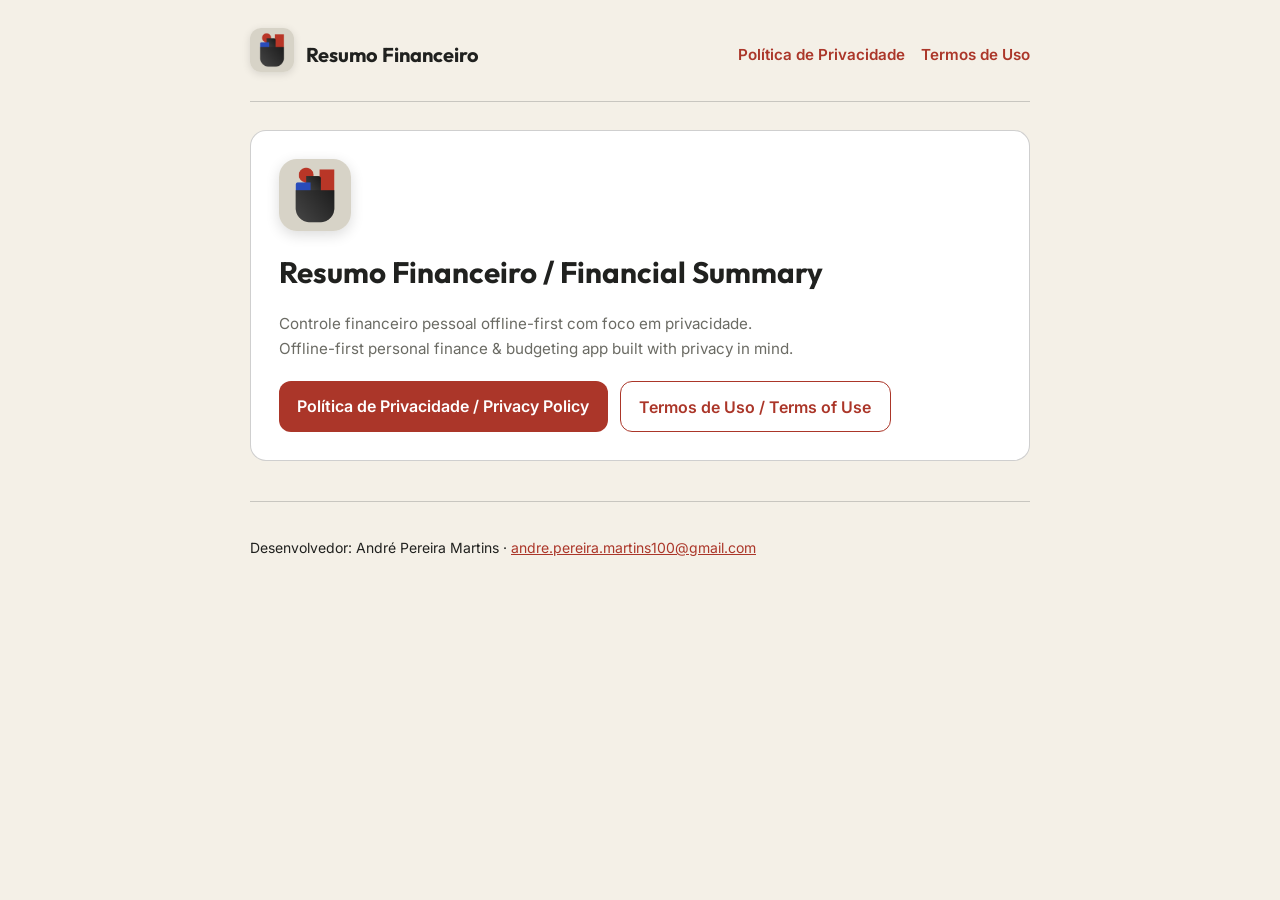
==== index.html @ 603696e2 "publish pages" ====
<!DOCTYPE html>
<html lang="pt-BR">
<head>
  <meta charset="UTF-8">
  <meta name="viewport" content="width=device-width, initial-scale=1.0">
  <title>Resumo Financeiro — Documentos Legais</title>
  <link rel="stylesheet" href="styles.css">
</head>
<body>
  <div class="container">
    <header>
      <a class="brand" href="index.html">
        <picture>
          <source srcset="assets/app_icon_dark.png" media="(prefers-color-scheme: dark)">
          <img class="brand-logo" src="assets/app_icon.png" alt="Logo Resumo Financeiro">
        </picture>
        <span>Resumo Financeiro</span>
      </a>
      <nav>
        <a href="privacy.html">Política de Privacidade</a>
        <a href="terms.html">Termos de Uso</a>
      </nav>
    </header>

    <main class="card">
      <picture>
        <source srcset="assets/app_icon_dark.png" media="(prefers-color-scheme: dark)">
        <img class="hero-logo" src="assets/app_icon.png" alt="Logo Resumo Financeiro">
      </picture>
      <h1>Resumo Financeiro / Financial Summary</h1>
      <p class="muted">
        Controle financeiro pessoal offline-first com foco em privacidade.
        <br>
        Offline-first personal finance &amp; budgeting app built with privacy in mind.
      </p>

      <div class="btn-group">
        <a class="btn" href="privacy.html">Política de Privacidade / Privacy Policy</a>
        <a class="btn btn-secondary" href="terms.html">Termos de Uso / Terms of Use</a>
      </div>
    </main>

    <footer>
      <p>Desenvolvedor: André Pereira Martins · <a href="mailto:andre.pereira.martins100@gmail.com">andre.pereira.martins100@gmail.com</a></p>
    </footer>
  </div>
</body>
</html>
---- styles.css ----
@import url('https://fonts.googleapis.com/css2?family=Inter:wght@400;500;600;700&family=Outfit:wght@600;700;800&display=swap');

:root {
  --bg: #F4F0E7;
  --surface: #D6D1C6;
  --surface-high: #FFFFFF;
  --text: #20211F;
  --muted: #6B6B64;
  --border: rgba(118, 117, 117, 0.35);
  --accent: #AB3629;
  --accent-soft: rgba(171, 54, 41, 0.12);
  --secondary: #294CBA;
}

@media (prefers-color-scheme: dark) {
  :root {
    --bg: #141416;
    --surface: #202124;
    --surface-high: #2C2D31;
    --text: #FFFFFF;
    --muted: #A0A2A8;
    --border: #3C3E44;
    --accent: #9A3C32;
    --accent-soft: rgba(154, 60, 50, 0.22);
    --secondary: #5C85FF;
  }
}

* {
  box-sizing: border-box;
}

body {
  margin: 0;
  font-family: 'Inter', -apple-system, BlinkMacSystemFont, "Segoe UI", Roboto, sans-serif;
  background: var(--bg);
  color: var(--text);
  line-height: 1.65;
}

.container {
  max-width: 820px;
  margin: 0 auto;
  padding: 1.75rem 1.25rem 4rem;
}

header {
  display: flex;
  flex-wrap: wrap;
  align-items: center;
  justify-content: space-between;
  gap: 1rem;
  padding-bottom: 1.25rem;
  margin-bottom: 1.75rem;
  border-bottom: 1px solid var(--border);
}

.brand {
  display: inline-flex;
  align-items: center;
  gap: 0.75rem;
  font-family: 'Outfit', sans-serif;
  font-size: 1.25rem;
  font-weight: 700;
  color: var(--text);
  text-decoration: none;
}

.brand-logo {
  width: 44px;
  height: 44px;
  border-radius: 11px;
  object-fit: cover;
  box-shadow: 0 2px 8px rgba(0, 0, 0, 0.12);
}

.hero-logo {
  width: 72px;
  height: 72px;
  border-radius: 18px;
  object-fit: cover;
  margin-bottom: 1rem;
  box-shadow: 0 4px 14px rgba(0, 0, 0, 0.14);
}

nav {
  display: flex;
  gap: 1rem;
  flex-wrap: wrap;
}

nav a {
  color: var(--accent);
  text-decoration: none;
  font-weight: 600;
  font-size: 0.95rem;
}

nav a:hover {
  text-decoration: underline;
}

.card {
  background: var(--surface-high);
  border: 1px solid var(--border);
  border-radius: 16px;
  padding: 1.75rem;
  margin-bottom: 1.5rem;
}

h1, h2, h3 {
  font-family: 'Outfit', sans-serif;
}

h1 {
  font-size: 1.85rem;
  line-height: 1.25;
  margin-top: 0;
}

h2 {
  font-size: 1.35rem;
  margin-top: 2rem;
  padding-top: 1rem;
  border-top: 1px solid var(--border);
}

h3 {
  font-size: 1.1rem;
  margin-top: 1.4rem;
}

p, li {
  color: var(--text);
}

.muted {
  color: var(--muted);
  font-size: 0.95rem;
}

.lang-switch {
  display: inline-flex;
  gap: 0.5rem;
  margin-bottom: 1rem;
}

.lang-switch a {
  display: inline-block;
  padding: 0.35rem 0.85rem;
  border-radius: 999px;
  background: var(--accent-soft);
  color: var(--accent);
  text-decoration: none;
  font-weight: 600;
  font-size: 0.85rem;
}

.btn-group {
  display: flex;
  flex-wrap: wrap;
  gap: 0.75rem;
  margin-top: 1.25rem;
}

.btn {
  display: inline-block;
  padding: 0.7rem 1.15rem;
  border-radius: 12px;
  background: var(--accent);
  color: #ffffff;
  text-decoration: none;
  font-weight: 600;
}

.btn-secondary {
  background: transparent;
  color: var(--accent);
  border: 1.5px solid var(--accent);
}

code {
  background: var(--surface);
  padding: 0.15rem 0.4rem;
  border-radius: 6px;
  font-size: 0.9em;
}

a {
  color: var(--accent);
}

footer {
  margin-top: 2.5rem;
  padding-top: 1.25rem;
  border-top: 1px solid var(--border);
  color: var(--muted);
  font-size: 0.875rem;
}
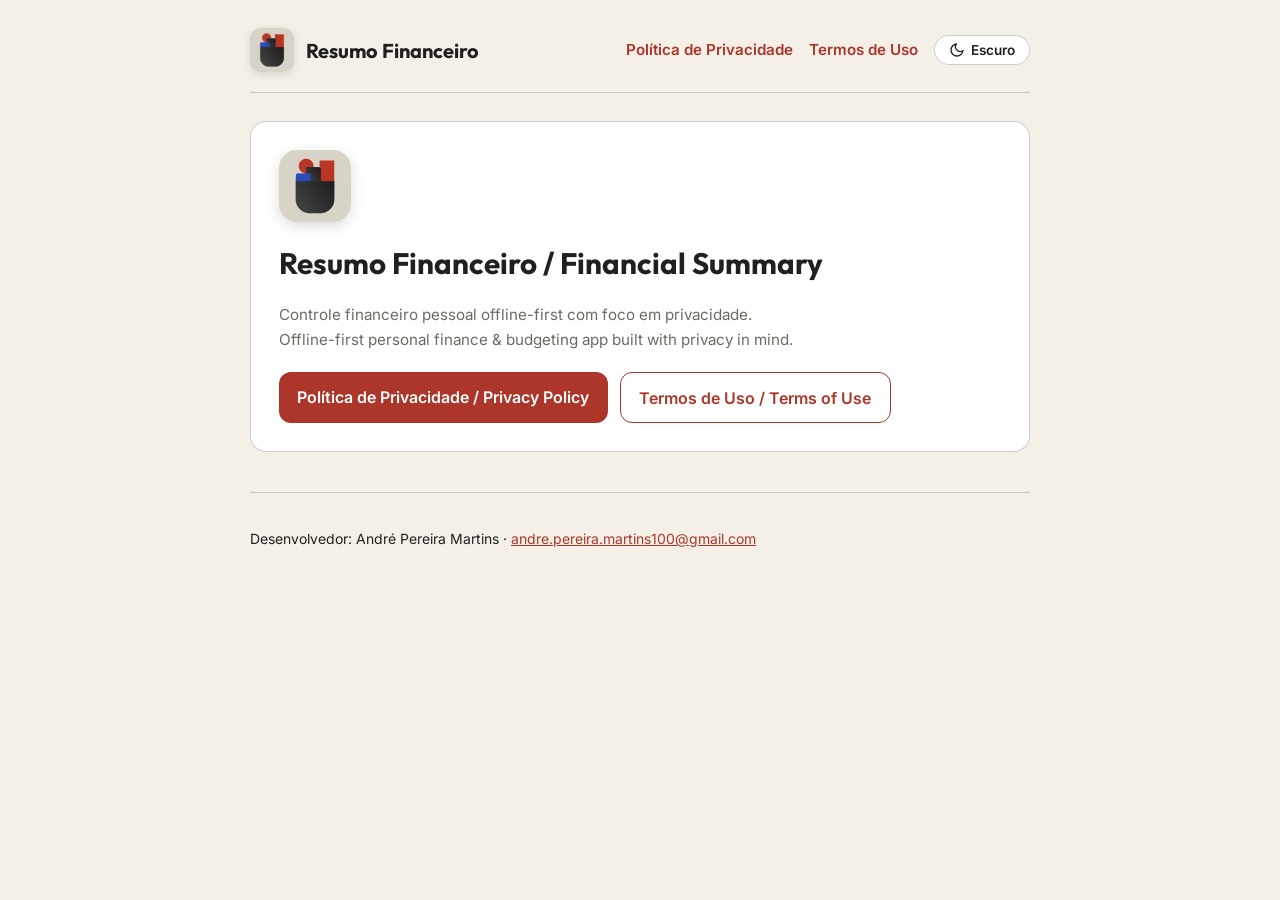
==== commit 60717ae9: "add change theme" ====
--- a/index.html
+++ b/index.html
@@ -5,28 +5,26 @@
   <meta name="viewport" content="width=device-width, initial-scale=1.0">
   <title>Resumo Financeiro — Documentos Legais</title>
   <link rel="stylesheet" href="styles.css">
+  <script src="theme.js"></script>
 </head>
 <body>
   <div class="container">
     <header>
       <a class="brand" href="index.html">
-        <picture>
-          <source srcset="assets/app_icon_dark.png" media="(prefers-color-scheme: dark)">
-          <img class="brand-logo" src="assets/app_icon.png" alt="Logo Resumo Financeiro">
-        </picture>
+        <img class="brand-logo" src="assets/app_icon.png" data-light-src="assets/app_icon.png" data-dark-src="assets/app_icon_dark.png" alt="Logo Resumo Financeiro">
         <span>Resumo Financeiro</span>
       </a>
-      <nav>
-        <a href="privacy.html">Política de Privacidade</a>
-        <a href="terms.html">Termos de Uso</a>
-      </nav>
+      <div class="header-actions">
+        <nav>
+          <a href="privacy.html">Política de Privacidade</a>
+          <a href="terms.html">Termos de Uso</a>
+        </nav>
+        <button type="button" class="theme-toggle" id="theme-toggle" aria-label="Mudar para tema escuro"></button>
+      </div>
     </header>
 
     <main class="card">
-      <picture>
-        <source srcset="assets/app_icon_dark.png" media="(prefers-color-scheme: dark)">
-        <img class="hero-logo" src="assets/app_icon.png" alt="Logo Resumo Financeiro">
-      </picture>
+      <img class="hero-logo" src="assets/app_icon.png" data-light-src="assets/app_icon.png" data-dark-src="assets/app_icon_dark.png" alt="Logo Resumo Financeiro">
       <h1>Resumo Financeiro / Financial Summary</h1>
       <p class="muted">
         Controle financeiro pessoal offline-first com foco em privacidade.
--- a/styles.css
+++ b/styles.css
@@ -1,6 +1,7 @@
 @import url('https://fonts.googleapis.com/css2?family=Inter:wght@400;500;600;700&family=Outfit:wght@600;700;800&display=swap');
 
 :root {
+  color-scheme: light;
   --bg: #F4F0E7;
   --surface: #D6D1C6;
   --surface-high: #FFFFFF;
@@ -12,18 +13,17 @@
   --secondary: #294CBA;
 }
 
-@media (prefers-color-scheme: dark) {
-  :root {
-    --bg: #141416;
-    --surface: #202124;
-    --surface-high: #2C2D31;
-    --text: #FFFFFF;
-    --muted: #A0A2A8;
-    --border: #3C3E44;
-    --accent: #9A3C32;
-    --accent-soft: rgba(154, 60, 50, 0.22);
-    --secondary: #5C85FF;
-  }
+:root[data-theme="dark"] {
+  color-scheme: dark;
+  --bg: #141416;
+  --surface: #202124;
+  --surface-high: #2C2D31;
+  --text: #FFFFFF;
+  --muted: #A0A2A8;
+  --border: #3C3E44;
+  --accent: #9A3C32;
+  --accent-soft: rgba(154, 60, 50, 0.22);
+  --secondary: #5C85FF;
 }
 
 * {
@@ -83,6 +83,39 @@
   box-shadow: 0 4px 14px rgba(0, 0, 0, 0.14);
 }
 
+.header-actions {
+  display: flex;
+  align-items: center;
+  gap: 1rem;
+  flex-wrap: wrap;
+}
+
+.theme-toggle {
+  display: inline-flex;
+  align-items: center;
+  gap: 0.4rem;
+  padding: 0.4rem 0.85rem;
+  border-radius: 999px;
+  border: 1px solid var(--border);
+  background: var(--surface-high);
+  color: var(--text);
+  font-family: inherit;
+  font-size: 0.85rem;
+  font-weight: 600;
+  cursor: pointer;
+  transition: background-color 0.2s ease, border-color 0.2s ease;
+}
+
+.theme-toggle:hover {
+  background: var(--surface);
+}
+
+.theme-toggle svg {
+  width: 16px;
+  height: 16px;
+  flex-shrink: 0;
+}
+
 nav {
   display: flex;
   gap: 1rem;
